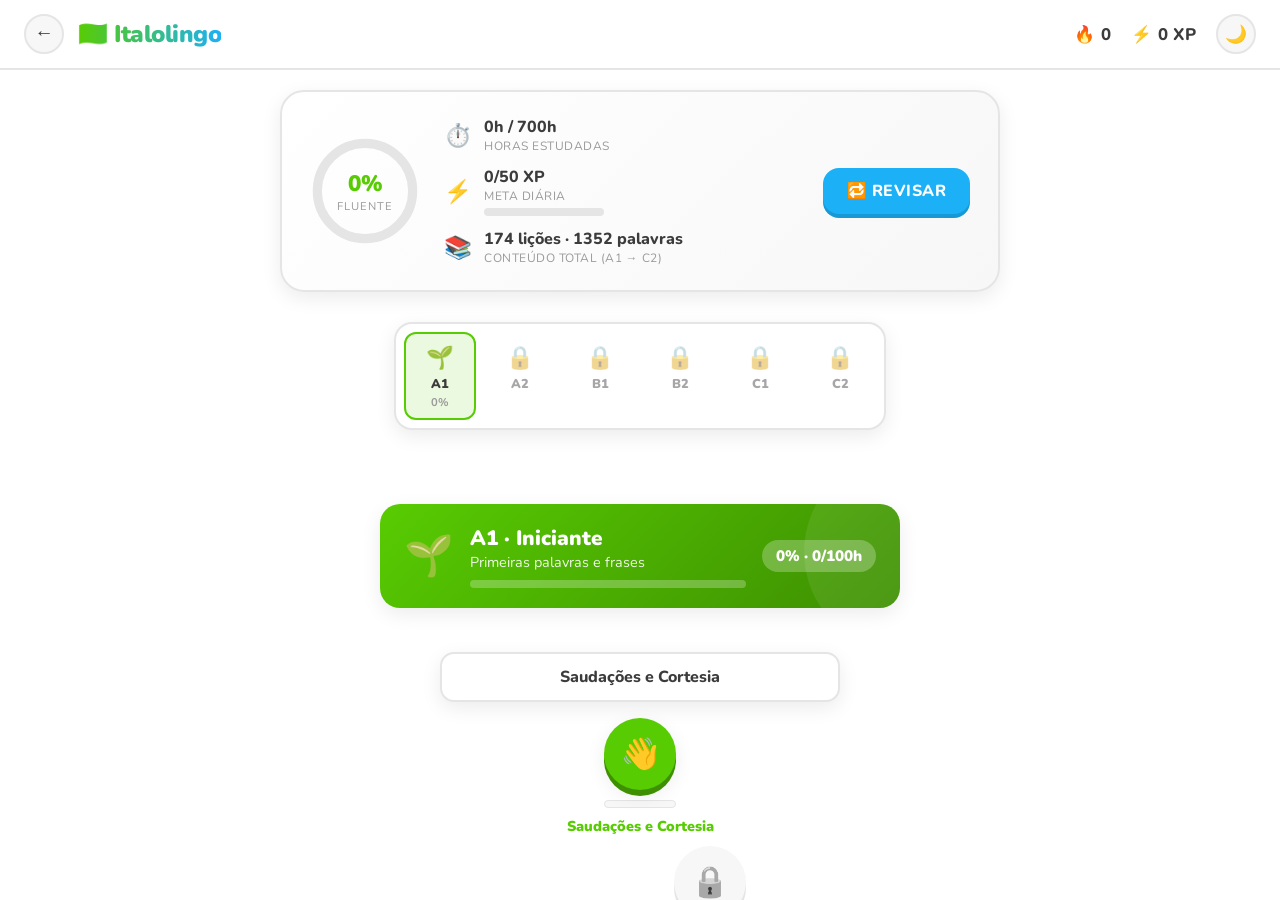
==== ITALIANO/index.html @ 992dd80d "Add files via upload" ====
<!DOCTYPE html>
<html lang="pt-BR">
<head>
  <meta charset="UTF-8">
  <meta name="viewport" content="width=device-width, initial-scale=1.0">
  <title>Italolingo - Aprenda Italiano</title>
  <link rel="preconnect" href="https://fonts.googleapis.com">
  <link href="https://fonts.googleapis.com/css2?family=Nunito:wght@400;700;800;900&display=swap" rel="stylesheet">
  <link rel="stylesheet" href="css/style.css">
</head>
<body>

  <nav class="topbar">
    <div class="topbar-left">
      <a class="btn-back" href="../index.html" title="Voltar aos idiomas">←</a>
      <div class="logo">🇮🇹 Italolingo</div>
    </div>
    <div class="stats">
      <div class="stat-item" title="Sequência diária">
        <span class="icon">🔥</span>
        <span id="stat-streak" class="stat-val">0</span>
      </div>
      <div class="stat-item" title="XP Total">
        <span class="icon">⚡</span>
        <span id="stat-xp" class="stat-val">0 XP</span>
      </div>
      <button class="btn-theme" id="btn-theme" title="Alternar tema">🌙</button>
    </div>
  </nav>

  <main id="dashboard" class="screen active">

    <div class="hero-panel">
      <div class="hero-ring">
        <svg viewBox="0 0 120 120">
          <circle class="ring-bg" cx="60" cy="60" r="52"/>
          <circle class="ring-fg" id="fluency-ring" cx="60" cy="60" r="52"/>
        </svg>
        <div class="ring-label">
          <span class="ring-pct" id="fluency-text">0%</span>
          <span class="ring-sub">fluente</span>
        </div>
      </div>

      <div class="hero-metrics">
        <div class="metric">
          <span class="metric-icon">⏱️</span>
          <div>
            <div class="metric-val"><span id="stat-completed-hours">0h</span> / <span id="stat-total-hours">0h</span></div>
            <div class="metric-label">horas estudadas</div>
          </div>
        </div>
        <div class="metric">
          <span class="metric-icon">⚡</span>
          <div>
            <div class="metric-val"><span id="daily-xp">0</span>/50 XP</div>
            <div class="metric-label">meta diária</div>
            <div class="metric-bar"><div class="metric-bar-fill" id="daily-goal-fill" style="width:0%"></div></div>
          </div>
        </div>
        <div class="metric">
          <span class="metric-icon">📚</span>
          <div>
            <div class="metric-val"><span id="stat-total-lessons">0</span> lições · <span id="stat-total-words">0</span> palavras</div>
            <div class="metric-label">conteúdo total (A1 → C2)</div>
          </div>
        </div>
      </div>

      <div class="hero-actions">
        <button class="btn btn-blue" id="btn-review">🔁 Revisar</button>
      </div>
    </div>

    <div class="path-container" id="path-container"></div>
  </main>

  <section id="lesson-screen" class="screen">
    <header class="lesson-header">
      <button class="btn-icon" id="btn-exit-lesson">✕</button>
      <div class="progress-container">
        <div class="progress-fill" id="lesson-progress-bar" style="width:0%"></div>
      </div>
      <div class="lesson-hearts">
        <span>❌</span> <span id="lesson-errors-display">0</span>
      </div>
    </header>

    <div class="lesson-content" id="lesson-area"></div>

    <footer class="lesson-footer" id="lesson-footer">
      <div class="feedback-area" id="feedback-area">
        <div class="feedback-icon" id="feedback-icon"></div>
        <div class="feedback-text">
          <h3 id="feedback-title"></h3>
          <p id="feedback-desc"></p>
        </div>
      </div>
      <button class="btn btn-green btn-lg" id="btn-action">Verificar</button>
    </footer>
  </section>

  <div id="toast" class="toast"></div>

  <script src="js/content.js"></script>
  <script src="js/content_extra.js"></script>
  <script src="js/data.js"></script>
  <script src="js/state.js"></script>
  <script src="js/engine.js"></script>
  <script src="js/app.js"></script>
</body>
</html>
---- ITALIANO/css/style.css ----
:root {
  --green: #58cc02;
  --green-dark: #46a302;
  --green-light: #d7ffb8;
  --blue: #1cb0f6;
  --blue-dark: #1899d6;
  --blue-light: #ddf4ff;
  --red: #ff4b4b;
  --red-dark: #ea2b2b;
  --red-light: #ffdfe0;
  --yellow: #ffc800;
  --purple: #ce82ff;

  --bg: #ffffff;
  --bg-soft: #f7f7f7;
  --card-bg: #ffffff;
  --text: #3c3c3c;
  --text-muted: #9a9a9a;
  --border: #e5e5e5;
  --shadow: 0 6px 20px rgba(0, 0, 0, 0.08);
  --topbar-bg: rgba(255, 255, 255, 0.9);
}

[data-theme="dark"] {
  --green-light: #1e3a1e;
  --blue-light: #12324a;
  --red-light: #3f1d1d;

  --bg: #0f1620;
  --bg-soft: #1a2431;
  --card-bg: #1a2431;
  --text: #f1f7fb;
  --text-muted: #8ea1ad;
  --border: #2b3a4a;
  --shadow: 0 6px 20px rgba(0, 0, 0, 0.4);
  --topbar-bg: rgba(15, 22, 32, 0.9);
}

* { margin: 0; padding: 0; box-sizing: border-box; }

body {
  font-family: 'Nunito', sans-serif;
  background: var(--bg);
  color: var(--text);
  height: 100vh;
  overflow: hidden;
  transition: background 0.3s, color 0.3s;
}

.screen { display: none; height: 100vh; overflow-y: auto; }
.screen.active { display: block; }

.topbar {
  position: fixed;
  top: 0; left: 0; right: 0;
  height: 70px;
  background: var(--topbar-bg);
  backdrop-filter: blur(10px);
  border-bottom: 2px solid var(--border);
  display: flex;
  align-items: center;
  justify-content: space-between;
  padding: 0 24px;
  z-index: 100;
}

.logo {
  font-weight: 900;
  font-size: 1.5rem;
  background: linear-gradient(90deg, #58cc02, #1cb0f6);
  -webkit-background-clip: text;
  background-clip: text;
  color: transparent;
  letter-spacing: -0.5px;
}

.topbar-left {
  display: flex;
  align-items: center;
  gap: 14px;
  min-width: 0;
}

.btn-back {
  width: 40px;
  height: 40px;
  border-radius: 50%;
  background: var(--bg-soft);
  border: 2px solid var(--border);
  color: var(--text);
  font-size: 1.2rem;
  line-height: 1;
  text-decoration: none;
  display: flex;
  align-items: center;
  justify-content: center;
  cursor: pointer;
  transition: transform 0.2s;
  flex-shrink: 0;
}
.btn-back:hover { transform: translateX(-3px) scale(1.08); }

.stats { display: flex; gap: 20px; align-items: center; }
.stat-item {
  display: flex;
  align-items: center;
  gap: 6px;
  font-weight: 800;
  color: var(--text-muted);
  font-size: 1.05rem;
}
.stat-item .stat-val { color: var(--text); }
.stat-item.hearts .stat-val { color: var(--red); }

.btn-theme {
  background: var(--bg-soft);
  border: 2px solid var(--border);
  border-radius: 50%;
  width: 40px;
  height: 40px;
  font-size: 1.1rem;
  cursor: pointer;
  transition: transform 0.2s;
}
.btn-theme:hover { transform: rotate(20deg) scale(1.1); }

#dashboard {
  display: none;
  padding-top: 90px;
  max-width: 760px;
  margin: 0 auto;
  padding-left: 20px;
  padding-right: 20px;
  flex-direction: column;
}
#dashboard.active { display: flex; }

.hero-panel {
  display: flex;
  align-items: center;
  gap: 24px;
  background: linear-gradient(135deg, var(--card-bg), var(--bg-soft));
  border: 2px solid var(--border);
  border-radius: 24px;
  padding: 24px 28px;
  box-shadow: var(--shadow);
  margin-bottom: 30px;
  flex-wrap: wrap;
}

.hero-ring {
  position: relative;
  width: 110px;
  height: 110px;
  flex-shrink: 0;
}
.hero-ring svg { width: 100%; height: 100%; transform: rotate(-90deg); }
.ring-bg {
  fill: none;
  stroke: var(--border);
  stroke-width: 10;
}
.ring-fg {
  fill: none;
  stroke: url(#ringGrad);
  stroke: var(--green);
  stroke-width: 10;
  stroke-linecap: round;
  stroke-dasharray: 326.7;
  stroke-dashoffset: 326.7;
  transition: stroke-dashoffset 0.6s ease;
}
.ring-label {
  position: absolute;
  inset: 0;
  display: flex;
  flex-direction: column;
  align-items: center;
  justify-content: center;
}
.ring-pct { font-size: 1.4rem; font-weight: 900; color: var(--green); }
.ring-sub { font-size: 0.7rem; color: var(--text-muted); text-transform: uppercase; letter-spacing: 1px; }

.hero-metrics {
  flex: 1;
  display: flex;
  flex-direction: column;
  gap: 12px;
  min-width: 200px;
}

.metric {
  display: flex;
  align-items: center;
  gap: 12px;
}
.metric-icon { font-size: 1.4rem; }
.metric-val { font-weight: 800; font-size: 1rem; color: var(--text); }
.metric-label { font-size: 0.75rem; color: var(--text-muted); text-transform: uppercase; letter-spacing: 0.5px; }
.metric-bar {
  height: 8px;
  background: var(--border);
  border-radius: 4px;
  overflow: hidden;
  margin-top: 4px;
  width: 120px;
}
.metric-bar-fill {
  height: 100%;
  background: linear-gradient(90deg, var(--yellow), #ffd94d);
  border-radius: 4px;
  transition: width 0.5s;
}

.hero-actions {
  display: flex;
  flex-direction: column;
  gap: 10px;
  flex-shrink: 0;
}

.path-container {
  display: flex;
  flex-direction: column;
  align-items: center;
  padding-bottom: 100px;
}

.level-nav {
  display: flex;
  gap: 8px;
  background: var(--card-bg);
  border: 2px solid var(--border);
  border-radius: 18px;
  padding: 8px;
  box-shadow: var(--shadow);
  margin-bottom: 24px;
  flex-wrap: wrap;
  justify-content: center;
}

.level-tab {
  display: flex;
  flex-direction: column;
  align-items: center;
  gap: 2px;
  background: transparent;
  border: 2px solid transparent;
  border-radius: 12px;
  padding: 8px 16px;
  cursor: pointer;
  font-family: 'Nunito', sans-serif;
  transition: all 0.15s;
  min-width: 72px;
}
.level-tab:hover:not(.locked) { background: var(--bg-soft); }
.level-tab.current {
  background: color-mix(in srgb, var(--level-color) 12%, transparent);
  border-color: var(--level-color);
}
.level-tab.locked { opacity: 0.45; cursor: not-allowed; }

.tab-icon { font-size: 1.4rem; }
.tab-label { font-weight: 900; font-size: 0.8rem; color: var(--text); }
.tab-pct { font-size: 0.7rem; font-weight: 700; color: var(--text-muted); }

.level-header {
  width: 100%;
  max-width: 520px;
  background: linear-gradient(135deg, var(--level-color), color-mix(in srgb, var(--level-color) 70%, black));
  border-radius: 20px;
  padding: 20px 24px;
  color: white;
  margin: 50px 0 20px;
  box-shadow: var(--shadow);
  display: flex;
  align-items: center;
  gap: 16px;
  position: relative;
  overflow: hidden;
}
.level-header::after {
  content: "";
  position: absolute;
  top: -50%; right: -20%;
  width: 200px; height: 200px;
  background: rgba(255, 255, 255, 0.08);
  border-radius: 50%;
}
.level-icon { font-size: 2.5rem; z-index: 1; }
.level-info { flex: 1; z-index: 1; }
.level-title { font-size: 1.3rem; font-weight: 900; }
.level-desc { font-size: 0.9rem; opacity: 0.9; }
.level-badge {
  background: rgba(255, 255, 255, 0.25);
  padding: 6px 14px;
  border-radius: 20px;
  font-weight: 900;
  font-size: 0.95rem;
  z-index: 1;
}

.level-hours-bar {
  height: 8px;
  background: rgba(255, 255, 255, 0.25);
  border-radius: 4px;
  overflow: hidden;
  margin-top: 8px;
}
.level-hours-fill {
  height: 100%;
  background: rgba(255, 255, 255, 0.9);
  border-radius: 4px;
  transition: width 0.4s;
}

.fluency-hours {
  font-weight: 800;
  font-size: 0.95rem;
  color: var(--blue);
  margin-bottom: 8px !important;
}

.unit-header {
  width: 100%;
  max-width: 400px;
  background: var(--card-bg);
  border: 2px solid var(--border);
  border-radius: 14px;
  padding: 12px 20px;
  margin: 24px 0 16px;
  text-align: center;
  box-shadow: var(--shadow);
}
.unit-header.locked { opacity: 0.5; }
.unit-title {
  font-size: 1rem;
  font-weight: 800;
  color: var(--text);
}

.lesson-node {
  position: relative;
  margin-bottom: 56px;
  cursor: pointer;
}

.node-circle {
  width: 72px;
  height: 72px;
  border-radius: 50%;
  background: var(--level-color);
  border: none;
  display: flex;
  align-items: center;
  justify-content: center;
  font-size: 1.9rem;
  box-shadow: 0 6px 0 color-mix(in srgb, var(--level-color) 70%, black), var(--shadow);
  position: relative;
  z-index: 2;
  transition: transform 0.15s, box-shadow 0.2s;
}
.lesson-node:hover:not(.locked) .node-circle { transform: translateY(-3px); }
.lesson-node:active:not(.locked) .node-circle { transform: scale(0.95); }

.lesson-node.active .node-circle {
  animation: pulse 2s infinite;
}

@keyframes pulse {
  0%, 100% { box-shadow: 0 6px 0 color-mix(in srgb, var(--level-color) 70%, black), 0 0 0 0 color-mix(in srgb, var(--level-color) 40%, transparent); }
  50% { box-shadow: 0 6px 0 color-mix(in srgb, var(--level-color) 70%, black), 0 0 0 14px transparent; }
}

.lesson-node.locked .node-circle {
  background: var(--bg-soft);
  box-shadow: 0 6px 0 var(--border);
  filter: grayscale(1);
  cursor: not-allowed;
}

.lesson-node.completed .node-circle {
  background: var(--yellow);
  box-shadow: 0 6px 0 #d4a600;
}

.node-label {
  position: absolute;
  top: calc(100% + 26px);
  left: 50%;
  transform: translateX(-50%);
  margin-top: 0;
  font-weight: 700;
  font-size: 0.9rem;
  color: var(--text-muted);
  white-space: nowrap;
}
.lesson-node.active .node-label { color: var(--level-color); font-weight: 900; }

.node-progress {
  position: absolute;
  top: calc(100% + 10px);
  left: 50%;
  transform: translateX(-50%);
  width: 72px;
  height: 8px;
  background: var(--bg-soft);
  border: 1px solid var(--border);
  border-radius: 6px;
  overflow: hidden;
  pointer-events: none;
}
.node-progress-fill {
  height: 100%;
  width: 0%;
  background: var(--level-color, var(--green));
  border-radius: 6px;
  transition: width 0.4s;
}
.lesson-node.locked .node-progress { opacity: 0.45; }
.lesson-node.completed .node-progress-fill { background: var(--yellow); }

.tooltip {
  position: absolute;
  bottom: 95px;
  left: 50%;
  transform: translateX(-50%) translateY(5px);
  background: var(--card-bg);
  border: 2px solid var(--border);
  border-radius: 14px;
  padding: 14px 20px;
  white-space: nowrap;
  box-shadow: var(--shadow);
  opacity: 0;
  pointer-events: none;
  transition: all 0.2s;
  z-index: 10;
  display: flex;
  flex-direction: column;
  align-items: stretch;
  text-align: left;
  min-width: 180px;
}
.tooltip .btn {
  margin-top: 10px;
  width: 100%;
  display: block;
  text-align: center;
  box-sizing: border-box;
}
.lesson-node:hover .tooltip { opacity: 1; transform: translateX(-50%) translateY(0); }

.sidebar {
  display: flex;
  flex-direction: column;
  gap: 14px;
  position: sticky;
  top: 90px;
  align-self: start;
  max-height: calc(100vh - 110px);
  overflow-y: auto;
  padding-bottom: 10px;
  scrollbar-width: thin;
  scrollbar-color: var(--border) transparent;
}
.sidebar::-webkit-scrollbar { width: 6px; }
.sidebar::-webkit-scrollbar-thumb {
  background: var(--border);
  border-radius: 3px;
}
.sidebar::-webkit-scrollbar-track { background: transparent; }

.card {
  background: var(--card-bg);
  border: 2px solid var(--border);
  border-radius: 18px;
  padding: 16px;
  box-shadow: var(--shadow);
  flex-shrink: 0;
}
.card h3 { font-size: 1rem; margin-bottom: 8px; }
.card p { font-size: 0.85rem; color: var(--text-muted); margin-bottom: 10px; }
.card .hint { font-size: 0.75rem; margin: 0; }

.content-stats {
  display: flex;
  justify-content: space-between;
  gap: 8px;
  margin-bottom: 8px;
}
.cs-item {
  display: flex;
  flex-direction: column;
  align-items: center;
  flex: 1;
  background: var(--bg-soft);
  border-radius: 12px;
  padding: 12px 4px;
}
.cs-val {
  font-weight: 900;
  font-size: 1.1rem;
  color: var(--blue);
}
.cs-label {
  font-size: 0.7rem;
  color: var(--text-muted);
  text-transform: uppercase;
  letter-spacing: 0.5px;
  margin-top: 2px;
}

.fluency-progress, .goal-progress {
  height: 16px;
  background: var(--bg-soft);
  border-radius: 8px;
  overflow: hidden;
  margin-bottom: 6px;
}
.fluency-fill {
  height: 100%;
  background: linear-gradient(90deg, var(--green), #89e21d);
  border-radius: 8px;
  transition: width 0.5s;
}
.fluency-text { text-align: right; font-weight: 800; font-size: 0.9rem; color: var(--green); }
.goal-fill {
  height: 100%;
  background: linear-gradient(90deg, var(--yellow), #ffd94d);
  border-radius: 8px;
  transition: width 0.5s;
}
.goal-text { text-align: right; font-weight: 700; font-size: 0.85rem; color: var(--yellow); }

.btn {
  border: none;
  border-radius: 16px;
  font-family: 'Nunito', sans-serif;
  font-weight: 800;
  font-size: 1rem;
  cursor: pointer;
  text-transform: uppercase;
  letter-spacing: 0.5px;
  transition: all 0.1s;
  padding: 12px 24px;
}
.btn:active { transform: translateY(2px); }
.btn:disabled { opacity: 0.4; cursor: not-allowed; }
.btn-green { background: var(--green); color: white; box-shadow: 0 4px 0 var(--green-dark); }
.btn-green:active:not(:disabled) { box-shadow: none; }
.btn-blue { background: var(--blue); color: white; box-shadow: 0 4px 0 var(--blue-dark); }
.btn-red { background: var(--red); color: white; box-shadow: 0 4px 0 var(--red-dark); }
.btn-block { width: 100%; }
.btn-lg { padding: 16px 40px; font-size: 1.1rem; }
.btn-icon {
  background: none;
  border: none;
  font-size: 1.5rem;
  color: var(--text-muted);
  cursor: pointer;
}

#lesson-screen {
  background: var(--bg);
  display: none;
  flex-direction: column;
}
#lesson-screen.active { display: flex; }

.lesson-header {
  display: flex;
  align-items: center;
  gap: 16px;
  padding: 20px;
  max-width: 800px;
  margin: 0 auto;
  width: 100%;
}

.progress-container {
  flex: 1;
  height: 16px;
  background: var(--bg-soft);
  border-radius: 8px;
  overflow: hidden;
}
.progress-fill {
  height: 100%;
  background: linear-gradient(90deg, var(--green), #89e21d);
  border-radius: 8px;
  transition: width 0.3s;
}

.lesson-hearts {
  font-weight: 800;
  color: var(--red);
  font-size: 1.1rem;
  display: flex;
  align-items: center;
  gap: 4px;
}

.lesson-content {
  flex: 1;
  max-width: 600px;
  margin: 0 auto;
  width: 100%;
  padding: 20px;
  overflow-y: auto;
}

.exercise-title {
  font-size: 1.5rem;
  font-weight: 800;
  margin-bottom: 24px;
}

.question-row {
  display: flex;
  align-items: center;
  gap: 16px;
  margin-bottom: 32px;
}
.speaker-btn {
  width: 60px;
  height: 60px;
  background: var(--blue);
  border-radius: 14px;
  border: none;
  color: white;
  font-size: 1.8rem;
  cursor: pointer;
  box-shadow: 0 4px 0 var(--blue-dark);
  transition: transform 0.1s;
}
.speaker-btn:active { transform: translateY(2px); box-shadow: none; }
.question-text { font-size: 1.3rem; font-weight: 700; }

.options-list {
  display: grid;
  grid-template-columns: 1fr;
  gap: 12px;
}

.option-card {
  background: var(--card-bg);
  border: 2px solid var(--border);
  border-radius: 14px;
  padding: 16px;
  font-size: 1.1rem;
  font-weight: 700;
  cursor: pointer;
  display: flex;
  align-items: center;
  gap: 12px;
  transition: all 0.15s;
}
.option-card:hover { background: var(--bg-soft); transform: translateY(-1px); }
.option-card.selected {
  background: var(--blue-light);
  border-color: var(--blue);
  color: var(--blue);
}
.option-card.correct {
  background: var(--green-light);
  border-color: var(--green);
  color: var(--green);
}
.option-card.wrong {
  background: var(--red-light);
  border-color: var(--red);
  color: var(--red);
}

.word-bank {
  display: flex;
  flex-wrap: wrap;
  gap: 10px;
  justify-content: center;
  margin-top: 30px;
  min-height: 60px;
}
.word-tile {
  background: var(--card-bg);
  border: 2px solid var(--border);
  border-bottom-width: 4px;
  border-radius: 12px;
  padding: 10px 16px;
  font-weight: 700;
  cursor: pointer;
  user-select: none;
  transition: transform 0.1s;
}
.word-tile:hover { transform: translateY(-2px); }
.word-tile.selected { opacity: 0.3; pointer-events: none; }

.answer-area {
  display: flex;
  flex-wrap: wrap;
  gap: 10px;
  justify-content: center;
  min-height: 60px;
  border-bottom: 2px solid var(--border);
  padding-bottom: 20px;
  margin-bottom: 20px;
}

.lesson-footer {
  border-top: 2px solid var(--border);
  padding: 24px;
  display: flex;
  justify-content: space-between;
  align-items: center;
  background: var(--card-bg);
  position: sticky;
  bottom: 0;
  transition: background 0.3s;
}
.lesson-footer.success { background: var(--green-light); border-color: var(--green); }
.lesson-footer.error { background: var(--red-light); border-color: var(--red); }

.feedback-area {
  display: flex;
  align-items: center;
  gap: 16px;
  opacity: 0;
  transform: translateY(10px);
  transition: all 0.2s;
}
.feedback-area.visible { opacity: 1; transform: translateY(0); }
.feedback-icon { font-size: 2rem; }
.feedback-text h3 { font-size: 1.2rem; font-weight: 800; }
.feedback-text p { font-size: 0.95rem; color: var(--text-muted); }

.lesson-footer.success .feedback-text h3 { color: var(--green); }
.lesson-footer.error .feedback-text h3 { color: var(--red); }

.result-screen {
  text-align: center;
  padding-top: 60px;
}
.result-icon { font-size: 5rem; margin-bottom: 20px; animation: bounce 0.8s; }
@keyframes bounce {
  0%, 100% { transform: translateY(0); }
  40% { transform: translateY(-30px); }
  60% { transform: translateY(-15px); }
}
.result-title { font-size: 2rem; font-weight: 900; color: var(--yellow); margin-bottom: 10px; }
.result-stats {
  display: flex;
  justify-content: center;
  gap: 40px;
  margin: 30px 0;
}
.result-stat {
  background: var(--bg-soft);
  padding: 16px 32px;
  border-radius: 16px;
  border: 2px solid var(--border);
}
.result-stat .val { font-size: 1.5rem; font-weight: 900; color: var(--blue); }
.result-stat .label { font-size: 0.85rem; color: var(--text-muted); text-transform: uppercase; }

.toast {
  position: fixed;
  top: 80px;
  left: 50%;
  transform: translateX(-50%) translateY(-20px);
  background: var(--text);
  color: var(--bg);
  padding: 12px 24px;
  border-radius: 10px;
  opacity: 0;
  transition: all 0.3s;
  pointer-events: none;
  z-index: 200;
  font-weight: 700;
}
.toast.show { opacity: 1; transform: translateX(-50%) translateY(0); }

@media (max-width: 800px) {
  #dashboard.active { grid-template-columns: 1fr; }
  .sidebar { display: none; }
}
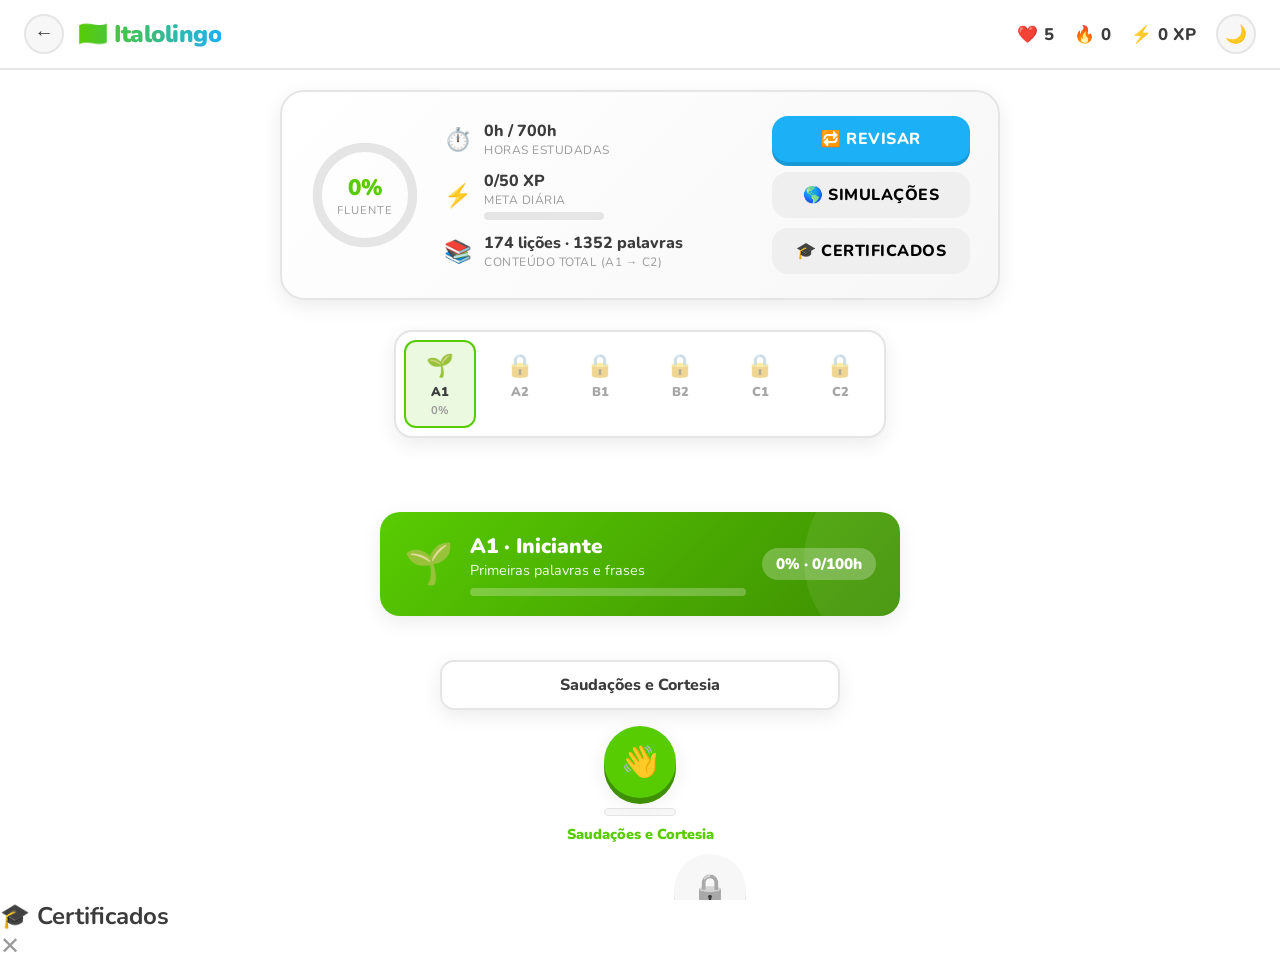
==== commit b40f45a2: "Add files via upload" ====
--- a/ITALIANO/index.html
+++ b/ITALIANO/index.html
@@ -16,6 +16,10 @@
       <div class="logo">🇮🇹 Italolingo</div>
     </div>
     <div class="stats">
+      <div class="stat-item" title="Vidas">
+        <span class="icon">❤️</span>
+        <span id="stat-hearts" class="stat-val">5</span>
+      </div>
       <div class="stat-item" title="Sequência diária">
         <span class="icon">🔥</span>
         <span id="stat-streak" class="stat-val">0</span>
@@ -69,6 +73,8 @@
 
       <div class="hero-actions">
         <button class="btn btn-blue" id="btn-review">🔁 Revisar</button>
+        <button class="btn btn-purple" id="btn-sim">🌎 Simulações</button>
+        <button class="btn btn-gold" id="btn-certs">🎓 Certificados</button>
       </div>
     </div>
 
@@ -80,6 +86,10 @@
       <button class="btn-icon" id="btn-exit-lesson">✕</button>
       <div class="progress-container">
         <div class="progress-fill" id="lesson-progress-bar" style="width:0%"></div>
+      </div>
+      <span class="lesson-progress-text" id="lesson-progress-text">0%</span>
+      <div class="lesson-hearts">
+        <span>❤️</span> <span id="lesson-hearts-display">5</span>
       </div>
       <div class="lesson-hearts">
         <span>❌</span> <span id="lesson-errors-display">0</span>
@@ -100,11 +110,32 @@
     </footer>
   </section>
 
+  <section id="sim-screen" class="screen">
+    <header class="lesson-header">
+      <button class="btn-icon" id="btn-exit-sim">✕</button>
+      <h2 class="sim-screen-title" id="sim-title">🌎 Simulações</h2>
+    </header>
+    <div class="lesson-content" id="sim-content"></div>
+  </section>
+
+  <div class="modal-overlay" id="certs-modal">
+    <div class="modal">
+      <div class="modal-head">
+        <h2>🎓 Certificados</h2>
+        <button class="btn-icon" id="btn-close-certs">✕</button>
+      </div>
+      <div class="certs-grid" id="certs-grid"></div>
+    </div>
+  </div>
+
+  <div id="cert-print" class="cert-print"></div>
+
   <div id="toast" class="toast"></div>
 
   <script src="js/content.js"></script>
   <script src="js/content_extra.js"></script>
   <script src="js/data.js"></script>
+  <script src="js/simulations.js"></script>
   <script src="js/state.js"></script>
   <script src="js/engine.js"></script>
   <script src="js/app.js"></script>
